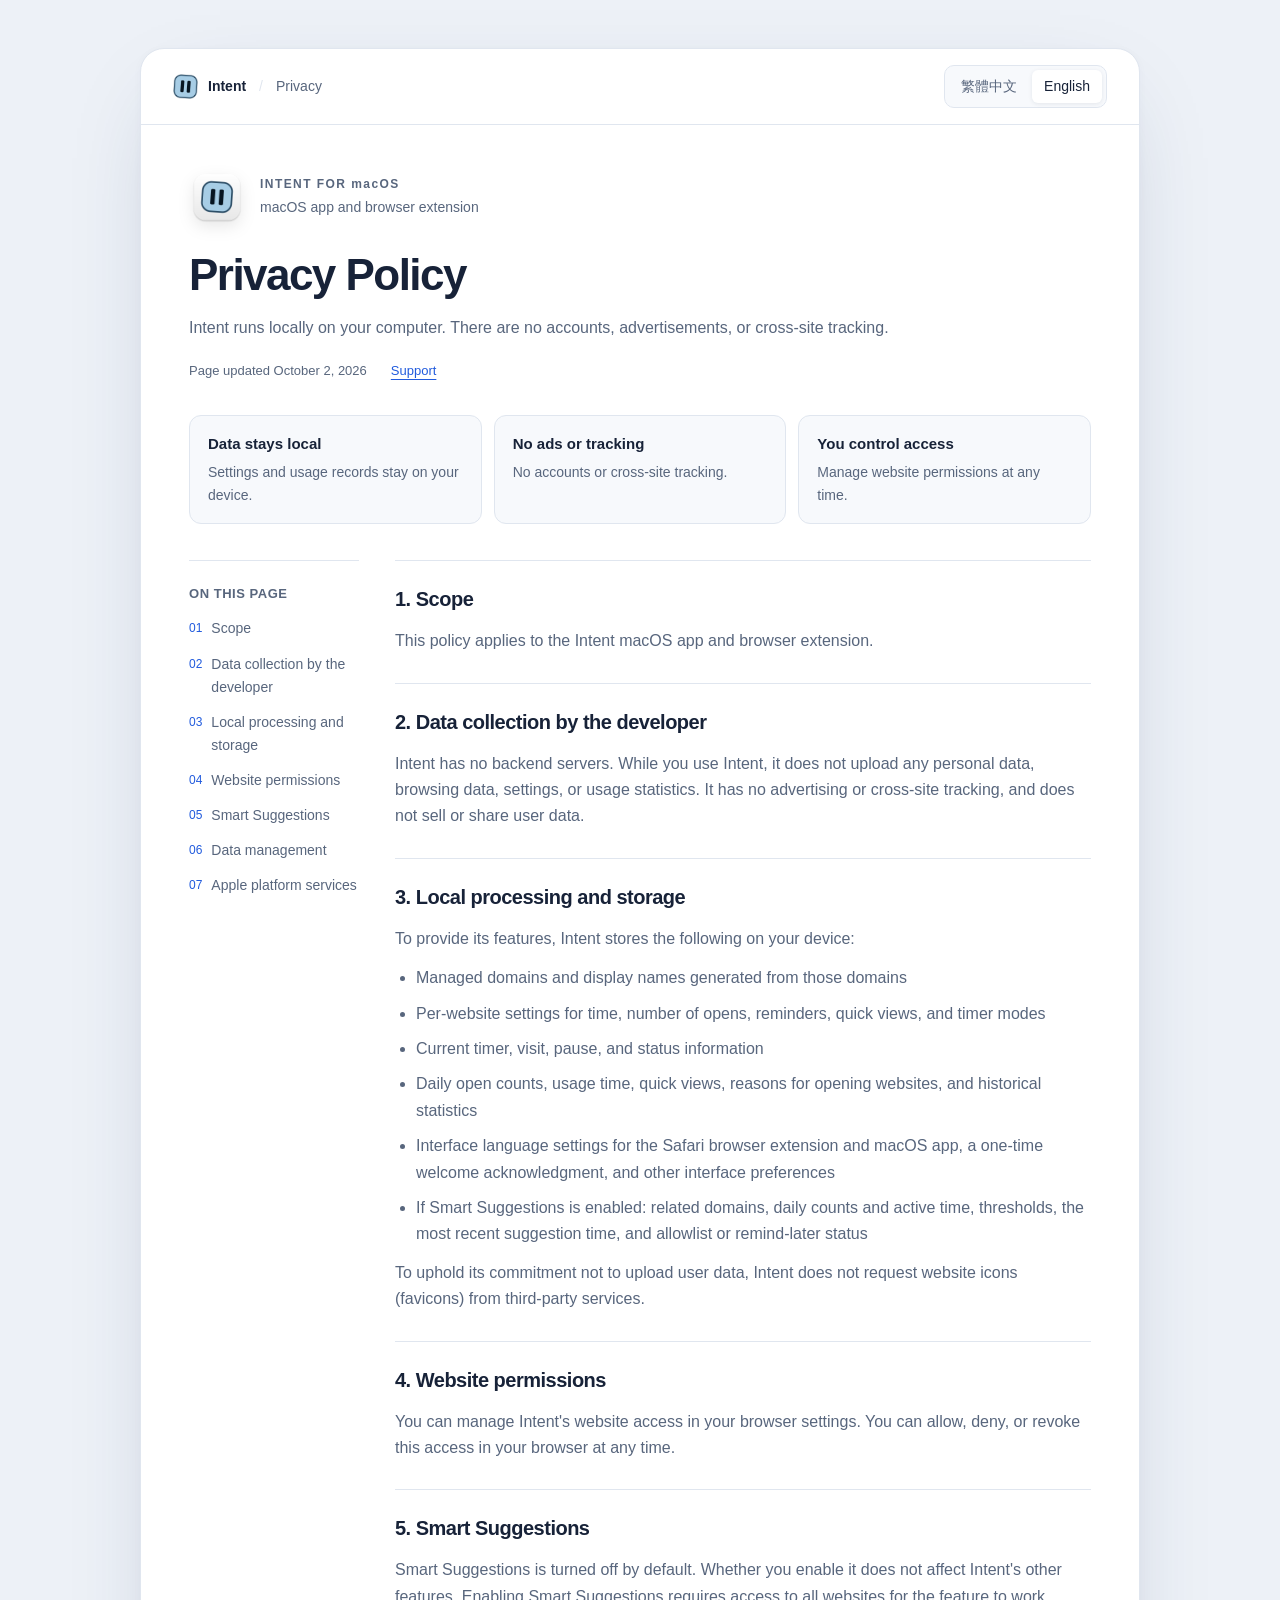
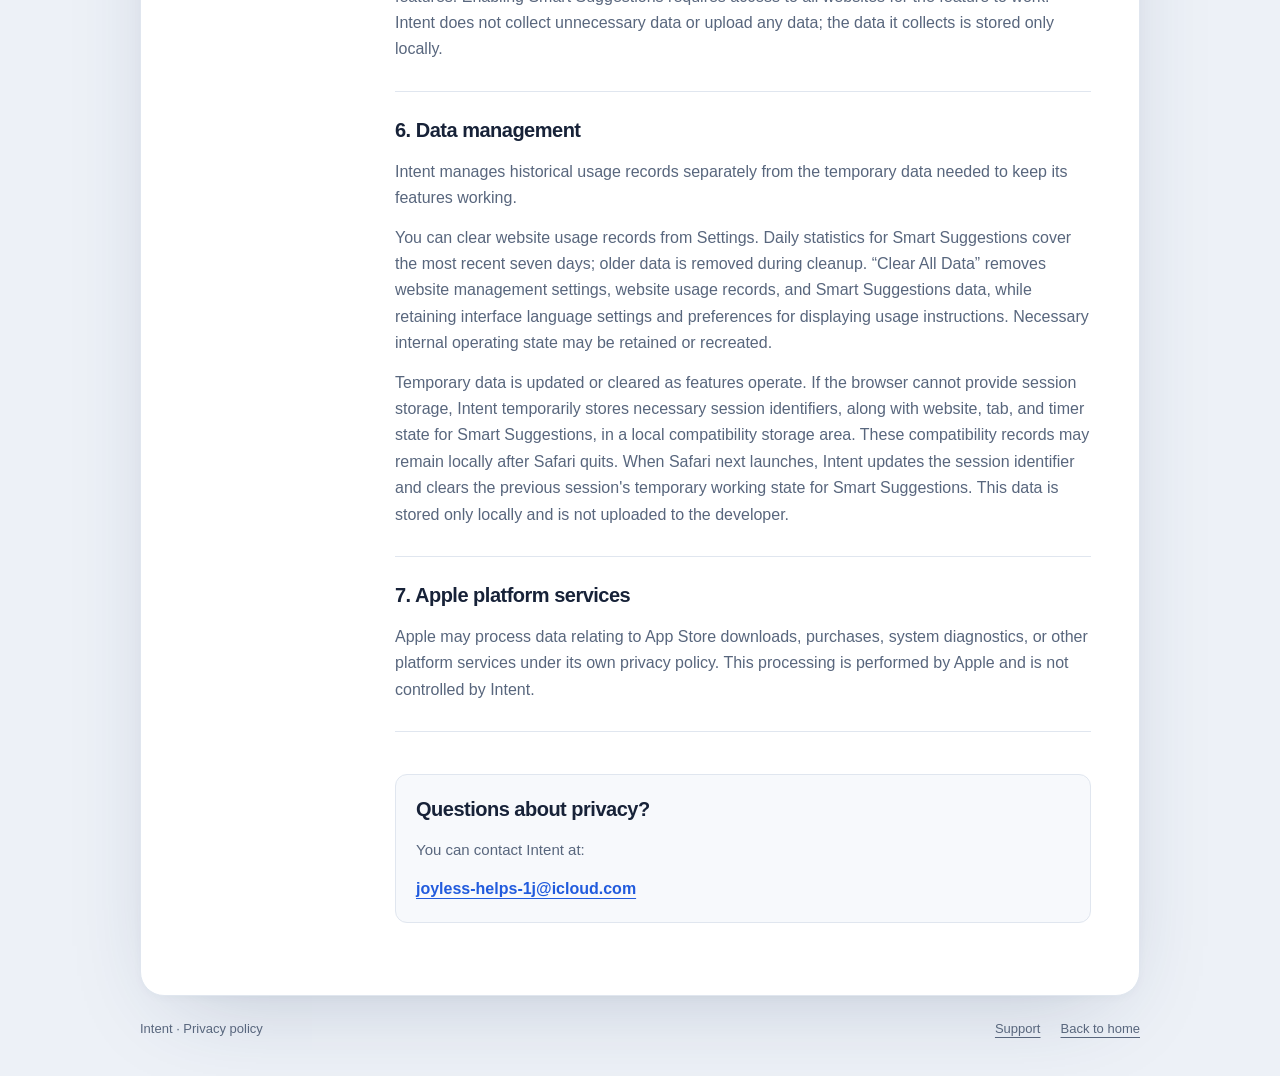
==== docs/privacy/en/index.html @ fbf970e4 "Add privacy" ====
<!doctype html>
<html lang="en">
<head>
  <meta charset="utf-8">
  <meta name="viewport" content="width=device-width, initial-scale=1">
  <meta name="description" content="Intent runs locally on your computer. There are no accounts, advertisements, or cross-site tracking.">
  <meta name="color-scheme" content="light dark">
  <meta name="referrer" content="no-referrer">
  <title>Intent — Privacy Policy</title>
  <link rel="alternate" hreflang="zh-Hant" href="../zh-Hant/index.html">
  <link rel="alternate" hreflang="en" href="../en/index.html">
  <link rel="stylesheet" href="../../assets/style.css">
  <link rel="stylesheet" href="../../assets/privacy.css">
  <link rel="icon" type="image/png" href="../../assets/favicon.png">
  <script defer src="../../assets/config.js"></script>
  <script defer src="../../assets/brand.js"></script>
</head>
<body id="top">
  <a class="skip" href="#policy-content">Skip to policy</a>
  <div class="shell">
    <header class="toolbar">
      <div class="brand"><a class="brand-home" href="../../index.html" aria-label="Intent — Home"><img class="brand-icon" src="../../assets/brand-mark.png" alt="" width="25" height="25">Intent</a><span class="brand-divider" aria-hidden="true">/</span><span class="brand-muted">Privacy</span></div>
      <nav class="languages" aria-label="Language"><a href="../zh-Hant/index.html" lang="zh-Hant" hreflang="zh-Hant" >繁體中文</a><a href="../en/index.html" lang="en" hreflang="en" aria-current="page">English</a></nav>
    </header>
    <main>
      <header class="policy-header">
        <div class="policy-identity"><div class="app-icon has-image" aria-hidden="true"><span id="app-icon-fallback" hidden>I</span><img id="app-icon-image" src="../../assets/app-icon.png" alt="" width="56" height="56"></div><div><p class="eyebrow">INTENT FOR macOS</p><p>macOS app and browser extension</p></div></div>
        <h1>Privacy Policy</h1>
        <p class="policy-lead">Intent runs locally on your computer. There are no accounts, advertisements, or cross-site tracking.</p>
        <p class="policy-meta"><span>Page updated <time datetime="2026-10-02">October 2, 2026</time></span><a href="../../support/en/index.html">Support</a></p>
      </header>
      <div class="policy-highlights"><div><strong>Data stays local</strong><p>Settings and usage records stay on your device.</p></div><div><strong>No ads or tracking</strong><p>No accounts or cross-site tracking.</p></div><div><strong>You control access</strong><p>Manage website permissions at any time.</p></div></div>
      <div class="policy-layout">
        <nav class="policy-toc" aria-labelledby="toc-title"><h2 id="toc-title">ON THIS PAGE</h2><ol><li><a href="#scope"><span aria-hidden="true">01</span>Scope</a></li><li><a href="#collection"><span aria-hidden="true">02</span>Data collection by the developer</a></li><li><a href="#local-data"><span aria-hidden="true">03</span>Local processing and storage</a></li><li><a href="#permissions"><span aria-hidden="true">04</span>Website permissions</a></li><li><a href="#suggestions"><span aria-hidden="true">05</span>Smart Suggestions</a></li><li><a href="#management"><span aria-hidden="true">06</span>Data management</a></li><li><a href="#apple"><span aria-hidden="true">07</span>Apple platform services</a></li></ol></nav>
        <article id="policy-content" aria-label="Privacy Policy">
          <section class="policy-section" id="scope" aria-labelledby="scope-title"><h2 id="scope-title">1. Scope</h2><p>This policy applies to the Intent macOS app and browser extension.</p></section>
<section class="policy-section" id="collection" aria-labelledby="collection-title"><h2 id="collection-title">2. Data collection by the developer</h2><p>Intent has no backend servers. While you use Intent, it does not upload any personal data, browsing data, settings, or usage statistics. It has no advertising or cross-site tracking, and does not sell or share user data.</p></section>
<section class="policy-section" id="local-data" aria-labelledby="local-data-title"><h2 id="local-data-title">3. Local processing and storage</h2><p>To provide its features, Intent stores the following on your device:</p>
<ul>
  <li>Managed domains and display names generated from those domains</li>
  <li>Per-website settings for time, number of opens, reminders, quick views, and timer modes</li>
  <li>Current timer, visit, pause, and status information</li>
  <li>Daily open counts, usage time, quick views, reasons for opening websites, and historical statistics</li>
  <li>Interface language settings for the Safari browser extension and macOS app, a one-time welcome acknowledgment, and other interface preferences</li>
  <li>If Smart Suggestions is enabled: related domains, daily counts and active time, thresholds, the most recent suggestion time, and allowlist or remind-later status</li>
</ul>
<p>To uphold its commitment not to upload user data, Intent does not request website icons (favicons) from third-party services.</p></section>
<section class="policy-section" id="permissions" aria-labelledby="permissions-title"><h2 id="permissions-title">4. Website permissions</h2><p>You can manage Intent's website access in your browser settings. You can allow, deny, or revoke this access in your browser at any time.</p></section>
<section class="policy-section" id="suggestions" aria-labelledby="suggestions-title"><h2 id="suggestions-title">5. Smart Suggestions</h2><p>Smart Suggestions is turned off by default. Whether you enable it does not affect Intent's other features. Enabling Smart Suggestions requires access to all websites for the feature to work. Intent does not collect unnecessary data or upload any data; the data it collects is stored only locally.</p></section>
<section class="policy-section" id="management" aria-labelledby="management-title"><h2 id="management-title">6. Data management</h2><p>Intent manages historical usage records separately from the temporary data needed to keep its features working.</p>
<p>You can clear website usage records from Settings. Daily statistics for Smart Suggestions cover the most recent seven days; older data is removed during cleanup. “Clear All Data” removes website management settings, website usage records, and Smart Suggestions data, while retaining interface language settings and preferences for displaying usage instructions. Necessary internal operating state may be retained or recreated.</p>
<p>Temporary data is updated or cleared as features operate. If the browser cannot provide session storage, Intent temporarily stores necessary session identifiers, along with website, tab, and timer state for Smart Suggestions, in a local compatibility storage area. These compatibility records may remain locally after Safari quits. When Safari next launches, Intent updates the session identifier and clears the previous session's temporary working state for Smart Suggestions. This data is stored only locally and is not uploaded to the developer.</p></section>
<section class="policy-section" id="apple" aria-labelledby="apple-title"><h2 id="apple-title">7. Apple platform services</h2><p>Apple may process data relating to App Store downloads, purchases, system diagnostics, or other platform services under its own privacy policy. This processing is performed by Apple and is not controlled by Intent.</p></section>
          <section class="policy-section" aria-labelledby="contact-title"><div class="contact-box"><h2 id="contact-title">Questions about privacy?</h2><p>You can contact Intent at:</p><a href="mailto:joyless-helps-1j%40icloud.com">joyless-helps-1j@icloud.com</a></div></section>
        </article>
      </div>
    </main>
  </div>
  <footer class="footer"><span>Intent · Privacy policy</span><nav class="footer-links" aria-label="Footer links"><a href="../../support/en/index.html">Support</a><a href="../../index.html">Back to home</a></nav></footer>
</body>
</html>
---- docs/assets/style.css ----
:root {
  color-scheme: light dark;
  --canvas: #edf1f7;
  --surface: #fff;
  --subtle: #f7f9fc;
  --text: #172238;
  --muted: #58667d;
  --line: #e0e6ef;
  --blue: #215bdd;
  --blue-hover: #184ab8;
  --tint: #eaf0ff;
  --shadow: 0 30px 90px -35px #20386140, 0 2px 8px #20386108;
  font-family: -apple-system, BlinkMacSystemFont, "Segoe UI", "Noto Sans TC", sans-serif;
  font-synthesis: none;
  -webkit-font-smoothing: antialiased;
}
* { box-sizing: border-box; }
body { margin: 0; color: var(--text); background: var(--canvas); font-size: 1rem; line-height: 1.65; }
a { color: var(--blue); text-underline-offset: 4px; }
button, input, textarea { font: inherit; }
button, a, summary { -webkit-tap-highlight-color: transparent; }
button { cursor: pointer; }
:focus-visible { outline: 3px solid var(--blue); outline-offset: 5px; }
[hidden] { display: none !important; }
.skip { position: fixed; top: -100px; left: 20px; z-index: 10; padding: 12px; background: var(--surface); }
.skip:focus { top: 16px; }
.shell { width: min(100% - 48px, 1000px); margin: 48px auto 22px; background: var(--surface); border: 1px solid var(--line); border-radius: 24px; box-shadow: var(--shadow); overflow: clip; }
.toolbar { min-height: 76px; padding: 16px 32px; display: flex; align-items: center; justify-content: space-between; gap: 20px; border-bottom: 1px solid var(--line); }
.brand { display: flex; align-items: center; gap: 10px; font-size: .875rem; font-weight: 600; }
.brand-home { color: inherit; text-decoration: none; display: inline-flex; align-items: center; gap: 10px; }
.brand-home:hover { text-decoration: underline; }
.brand-icon { display: block; width: 25px; height: 25px; object-fit: contain; }
.brand-mark { display: grid; place-items: center; background: var(--text); color: var(--surface); width: 25px; height: 25px; border-radius: 7px; font-family: Georgia, serif; font-style: italic; font-size: 18px; }
.brand-divider { color: var(--line); margin: 0 3px; font-weight: 400; }
.brand-muted { color: var(--muted); font-weight: 400; }
.languages { display: flex; gap: 3px; padding: 4px; border-radius: 10px; background: var(--subtle); border: 1px solid var(--line); font-size: .875rem; }
.languages a { padding: 5px 12px; border-radius: 6px; text-decoration: none; color: var(--muted); white-space: nowrap; }
.languages a[aria-current="page"] { background: var(--surface); color: var(--text); box-shadow: 0 1px 4px #17223816; }
.about { padding: 52px 48px; display: grid; grid-template-columns: 120px 1fr; gap: 32px; align-items: center; background: linear-gradient(120deg, var(--surface) 55%, var(--subtle)); }
.app-icon { width: 120px; height: 120px; border-radius: 28px; display: grid; place-items: center; background: #265ee8; box-shadow: inset 0 1px 1px #ffffff55, 0 12px 24px -10px #215bdd80; position: relative; overflow: hidden; }
.app-icon span { color: white; font: italic 86px/1 Georgia, serif; transform: translateX(-3px); }
.app-icon img { width: 100%; height: 100%; object-fit: contain; position: absolute; inset: 0; background: var(--surface); }
.app-icon.has-image { background: transparent; border-radius: 0; box-shadow: none; overflow: visible; }
.app-icon.has-image img { background: transparent; filter: drop-shadow(0 6px 8px #00000018); }
.home-header { padding: 44px 48px 32px; display: grid; grid-template-columns: 120px 1fr; gap: 28px; align-items: center; }
.home-header h1 { margin-bottom: 0; }
.entry-grid { display: grid; grid-template-columns: 1fr 1fr; gap: 20px; padding: 0 48px 44px; }
.entry-card { border: 1px solid var(--line); background: var(--subtle); border-radius: 16px; padding: 28px; min-width: 0; }
.entry-card h2 { font-size: 1.75rem; line-height: 1.3; margin-bottom: 24px; }
.entry-card h2 span { display: block; color: var(--muted); font-size: 1rem; font-weight: 400; letter-spacing: 0; margin-top: 7px; }
.entry-actions { display: flex; flex-wrap: wrap; gap: 10px; }
.entry-actions .button { flex: 1 1 120px; padding: 12px; }
.eyebrow { margin: 0 0 6px; color: var(--muted); font-size: .75rem; letter-spacing: .12em; font-weight: 650; }
h1 { font-size: 3rem; letter-spacing: -.04em; line-height: 1.1; margin: 0 0 12px; }
.description { margin: 0; color: var(--muted); font-size: 1.0625rem; }
.about-link { display: inline-flex; gap: 8px; align-items: center; margin-top: 15px; font-size: .875rem; text-decoration: none; font-weight: 550; }
.about-link:hover { text-decoration: underline; }
.content { padding: 0 48px 42px; }
.section { padding-top: 32px; border-top: 1px solid var(--line); }
.section-heading { display: flex; gap: 14px; align-items: flex-start; margin-bottom: 23px; }
.section-number { font-size: .75rem; color: var(--blue); background: var(--tint); border-radius: 7px; padding: 4px 8px; margin-top: 4px; font-variant-numeric: tabular-nums; font-weight: 650; }
h2 { font-size: 1.375rem; letter-spacing: -.025em; line-height: 1.4; margin: 0; }
.section-heading p { margin: 4px 0 0; color: var(--muted); font-size: .9375rem; }
.faq { border: 1px solid var(--line); border-radius: 14px; margin-bottom: 36px; overflow: clip; }
.faq details + details { border-top: 1px solid var(--line); }
.faq summary { list-style: none; display: flex; justify-content: space-between; align-items: center; gap: 16px; padding: 19px 22px; cursor: pointer; font-weight: 550; }
.faq summary::-webkit-details-marker { display: none; }
.faq summary:hover { background: var(--subtle); }
.faq summary::after { content: "+"; color: var(--muted); font-size: 1.375rem; line-height: 1; font-weight: 400; flex: 0 0 16px; text-align: center; }
.faq details[open] summary::after { content: "−"; }
.answer { color: var(--muted); padding: 0 50px 20px 22px; }
.answer p { margin: 0; }
.answer strong { color: var(--text); font-weight: 550; }
.contact-grid { display: grid; grid-template-columns: 1fr 1.4fr; gap: 34px; }
.checklist { padding: 0; list-style: none; margin: 3px 0 24px; }
.checklist li { padding: 0 0 15px 24px; position: relative; color: var(--muted); font-size: .9375rem; }
.checklist li::before { content: "✓"; color: var(--blue); position: absolute; left: 0; font-weight: 600; }
.checklist strong { display: block; color: var(--text); font-weight: 550; }
.contact-label { color: var(--muted); font-size: .75rem; margin: 0 0 2px; letter-spacing: .07em; }
.email-address { font-size: .9375rem; overflow-wrap: anywhere; }
.unconfigured { color: var(--muted); font-size: .875rem; }
.diagnostic-panel { padding: 22px; background: var(--subtle); border: 1px solid var(--line); border-radius: 14px; }
.diagnostic-panel h3 { font-size: 1rem; margin: 0 0 5px; }
.hint { font-size: .875rem; color: var(--muted); margin: 0 0 18px; }
.fields { display: grid; grid-template-columns: 1fr 1fr; gap: 12px; }
.field { display: flex; flex-direction: column; gap: 5px; font-size: .875rem; min-width: 0; }
.field.full { grid-column: 1 / -1; }
input, textarea { background: var(--surface); border: 1px solid var(--line); color: var(--text); border-radius: 7px; width: 100%; min-width: 0; padding: 9px 10px; }
input::placeholder { color: var(--muted); opacity: 1; }
.report-details { margin-top: 16px; }
.report-details summary { font-size: .875rem; color: var(--muted); cursor: pointer; }
.report-label { display: block; margin: 12px 0 5px; font-size: .875rem; }
textarea { min-height: 230px; resize: vertical; font-family: ui-monospace, SFMono-Regular, Consolas, monospace; font-size: .8125rem; line-height: 1.6; }
.actions { display: flex; flex-wrap: wrap; gap: 9px; margin-top: 18px; }
.button { display: inline-flex; align-items: center; justify-content: center; gap: 7px; border: 1px solid var(--line); border-radius: 8px; padding: 10px 14px; font-size: .875rem; font-weight: 550; text-decoration: none; background: var(--surface); color: var(--text); min-height: 44px; }
.button:hover { border-color: var(--muted); }
.button.primary { background: var(--blue); color: white; border-color: transparent; }
.button.primary:hover { background: var(--blue-hover); }
.button:disabled { opacity: .55; cursor: not-allowed; }
.status { font-size: .875rem; color: var(--muted); margin: 12px 0 0; }
.local-note { display: flex; gap: 7px; font-size: .8125rem; color: var(--muted); margin: 14px 0 0; align-items: flex-start; }
svg { width: 17px; height: 17px; flex-shrink: 0; }
.local-note svg { margin-top: 3px; width: 15px; height: 15px; }
.footer { width: min(100% - 48px, 1000px); margin: 0 auto 36px; display: flex; justify-content: space-between; gap: 15px; font-size: .8125rem; color: var(--muted); }
.footer a { color: var(--muted); }
.footer-links { display: flex; flex-wrap: wrap; gap: 20px; }
noscript p { padding: 18px; border: 1px solid var(--line); border-radius: 8px; color: var(--muted); }
@media (prefers-color-scheme: dark) {
  :root { --canvas: #10141c; --surface: #1a202c; --subtle: #202838; --text: #f0f4fd; --muted: #acb8ce; --line: #364052; --blue: #95b5ff; --blue-hover: #b5ccff; --tint: #293c60; --shadow: 0 30px 90px -35px #0008; }
  .button.primary { color: #132447; }
}
@media (max-width: 700px) {
  .home-header { padding: 30px 24px 24px; grid-template-columns: 80px 1fr; gap: 18px; }
  .entry-grid { grid-template-columns: 1fr; gap: 16px; padding: 0 24px 28px; }
  .entry-card { padding: 24px; }
  .shell { width: calc(100% - 24px); margin-top: 12px; border-radius: 19px; }
  .toolbar { padding: 14px 20px; gap: 10px; flex-wrap: wrap; }
  .brand-divider, .brand-muted { display: none; }
  .about { padding: 34px 24px; grid-template-columns: 80px 1fr; gap: 20px; }
  .app-icon { width: 80px; height: 80px; border-radius: 19px; }
  .app-icon span { font-size: 59px; }
  h1 { font-size: 2.375rem; }
  .description { font-size: 1rem; }
  .content { padding: 0 24px 28px; }
  .contact-grid { grid-template-columns: 1fr; gap: 24px; }
  .faq summary { padding: 18px; }
  .answer { padding: 0 38px 18px 18px; }
  .footer { width: calc(100% - 40px); flex-wrap: wrap; }
}
@media (max-width: 370px) {
  .about { grid-template-columns: 1fr; }
  .fields { grid-template-columns: 1fr; }
  .content { padding-left: 18px; padding-right: 18px; }
  .diagnostic-panel { padding: 16px; }
}
@media (prefers-reduced-motion: no-preference) {
  .button, .languages a { transition: background-color .15s ease, border-color .15s ease; }
}
---- docs/assets/privacy.css ----
.policy-header { padding: 44px 48px 34px; }
.policy-identity { display: flex; gap: 15px; align-items: center; margin-bottom: 26px; }
.policy-identity .app-icon { width: 56px; height: 56px; border-radius: 14px; }
.policy-identity .app-icon span { font-size: 41px; transform: translateX(-1px); }
.policy-identity .eyebrow { margin-bottom: 2px; }
.policy-identity p:last-child { margin: 0; font-size: .875rem; color: var(--muted); }
.policy-header h1 { font-size: clamp(2rem, 5vw, 2.75rem); letter-spacing: -.035em; margin-bottom: 16px; }
.policy-lead { max-width: 700px; color: var(--muted); margin: 0 0 18px; }
.policy-meta { display: flex; flex-wrap: wrap; gap: 8px 24px; color: var(--muted); font-size: .8125rem; margin: 0; }
.policy-highlights { display: grid; grid-template-columns: repeat(3, 1fr); gap: 12px; padding: 0 48px 36px; }
.policy-highlights > div { border: 1px solid var(--line); border-radius: 12px; padding: 16px 18px; background: var(--subtle); }
.policy-highlights strong { display: block; font-size: .9375rem; margin-bottom: 4px; }
.policy-highlights p { color: var(--muted); font-size: .875rem; margin: 0; }
.policy-layout { display: grid; grid-template-columns: 170px minmax(0, 1fr); gap: 36px; padding: 0 48px 44px; align-items: start; }
.policy-toc { position: sticky; top: 24px; border-top: 1px solid var(--line); padding-top: 24px; }
.policy-toc h2 { font-size: .8125rem; color: var(--muted); letter-spacing: .04em; margin-bottom: 14px; }
.policy-toc ol { list-style: none; padding: 0; margin: 0; }
.policy-toc li + li { margin-top: 12px; }
.policy-toc a { color: var(--muted); text-decoration: none; display: flex; gap: 9px; font-size: .875rem; }
.policy-toc a span { font-size: .75rem; color: var(--blue); font-variant-numeric: tabular-nums; padding-top: 2px; }
.policy-toc a:hover { color: var(--blue); text-decoration: underline; }
.policy-section { border-top: 1px solid var(--line); padding: 24px 0 28px; scroll-margin-top: 24px; }
.policy-section h2 { font-size: 1.25rem; margin-bottom: 15px; }
.policy-section h3 { font-size: 1rem; margin: 22px 0 7px; }
.policy-section p { margin: 0 0 13px; color: var(--muted); }
.policy-section p:last-child { margin-bottom: 0; }
.policy-section ul { color: var(--muted); padding-left: 21px; margin: 12px 0; }
.policy-section li + li { margin-top: 9px; }
.policy-section strong { color: var(--text); font-weight: 600; }
.policy-section a { overflow-wrap: anywhere; }
.policy-section .contact-box { border: 1px solid var(--line); border-radius: 12px; padding: 20px; background: var(--subtle); margin-top: 18px; }
.policy-section .contact-box p { font-size: .9375rem; }
.policy-section .contact-box a { font-weight: 550; }
@media (max-width: 760px) {
  .policy-header { padding: 32px 24px 26px; }
  .policy-highlights { padding: 0 24px 28px; grid-template-columns: 1fr; }
  .policy-highlights > div { padding: 13px 16px; }
  .policy-highlights strong { margin-bottom: 2px; }
  .policy-layout { padding: 0 24px 28px; grid-template-columns: 1fr; gap: 26px; }
  .policy-toc { position: static; }
  .policy-toc ol { display: grid; grid-template-columns: 1fr 1fr; gap: 12px 16px; }
  .policy-toc li + li { margin-top: 0; }
}
@media (max-width: 370px) {
  .policy-toc ol { grid-template-columns: 1fr; }
}
@media print {
  :root { color-scheme: light; --surface: #fff; --text: #111; --muted: #333; --line: #ddd; --subtle: #fff; --blue: #174dba; }
  body { background: white; font-size: 11pt; }
  .shell { width: 100%; margin: 0; border: 0; box-shadow: none; overflow: visible; }
  .toolbar, .policy-toc, .footer, .app-icon, .policy-highlights { display: none; }
  .policy-header { padding: 0 0 20px; }
  .policy-layout { display: block; padding: 0; }
  .policy-section { padding: 18px 0; }
  .policy-section h2, .policy-section h3 { break-after: avoid; }
}
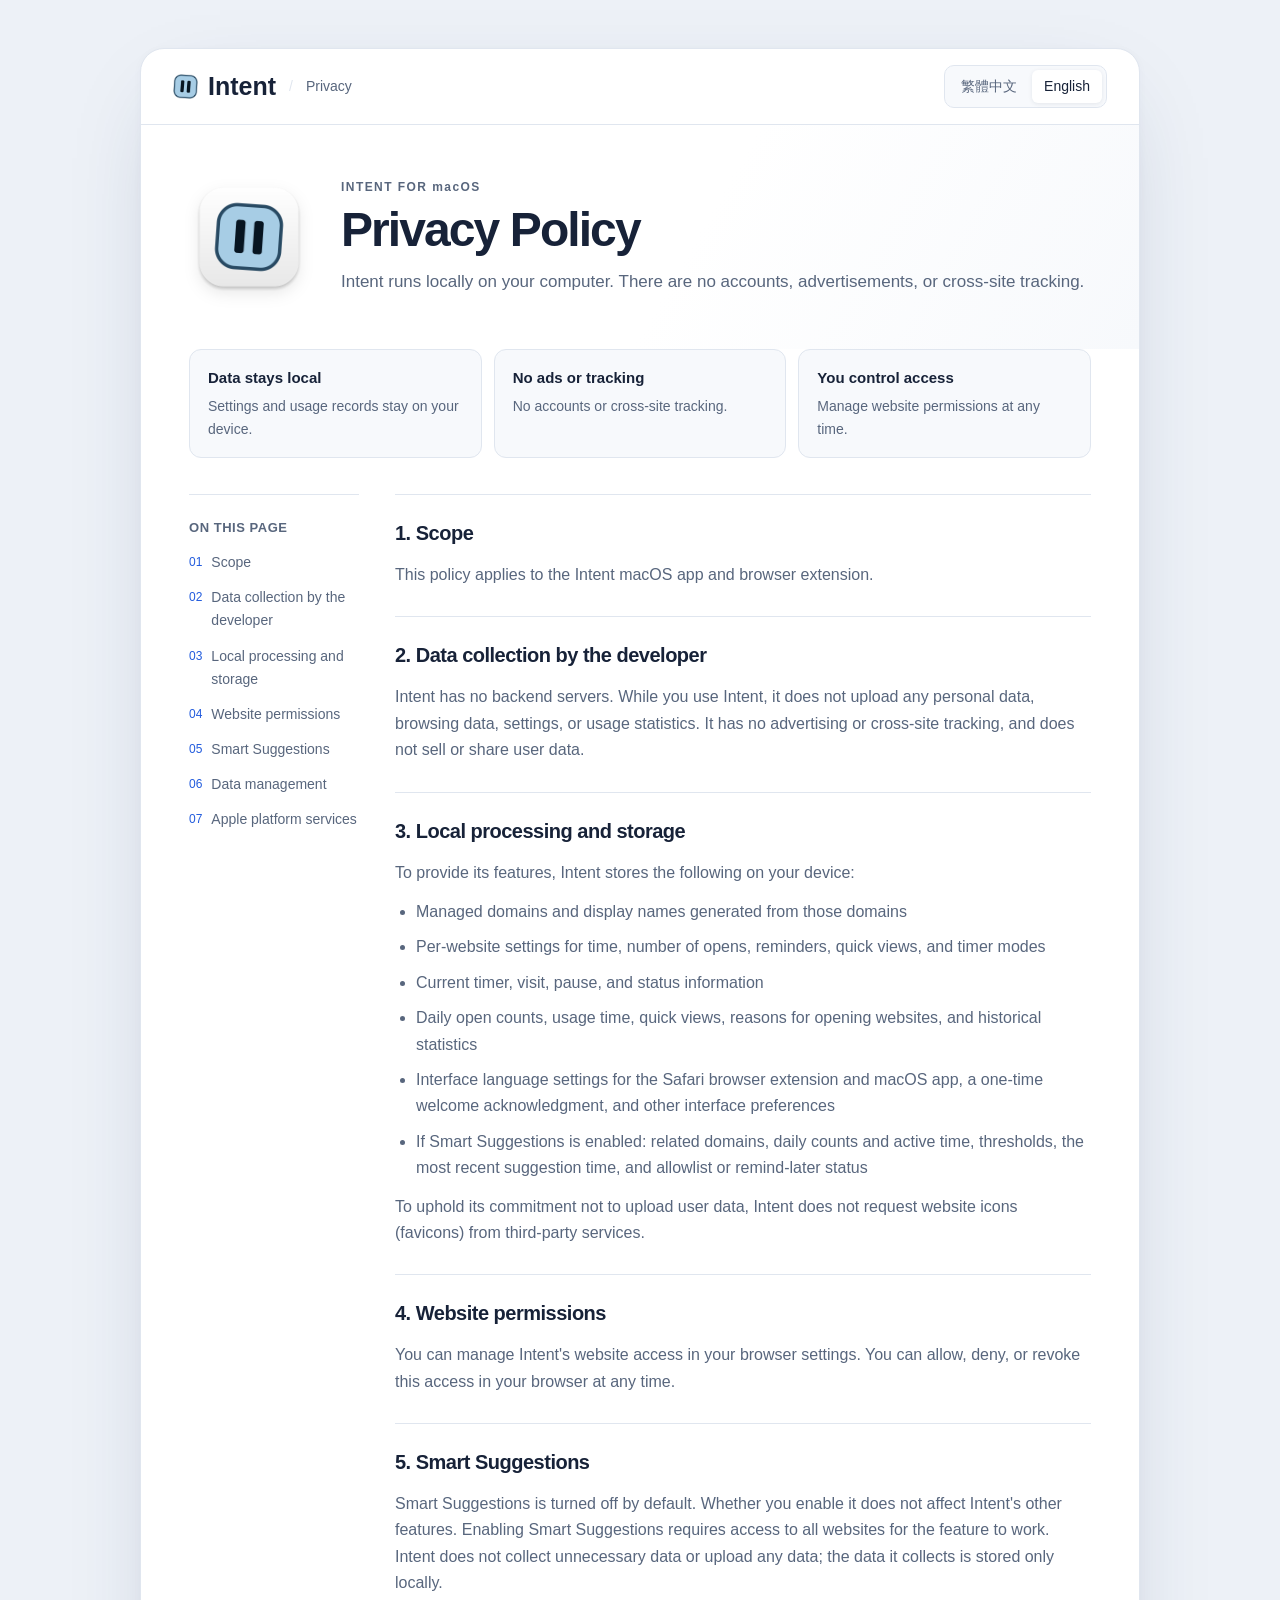
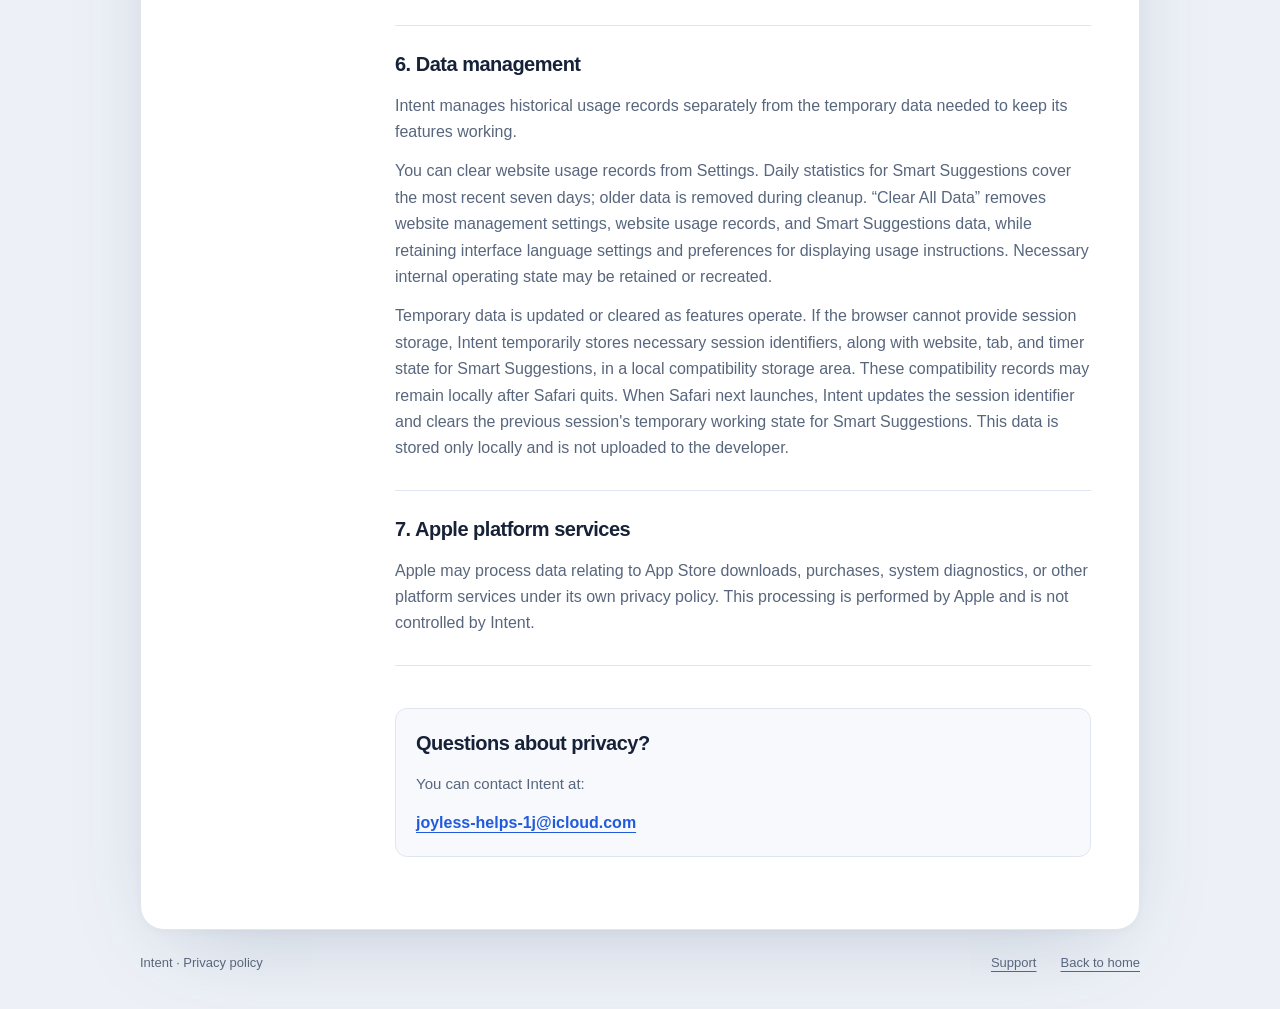
==== commit 38183d04: "Test change" ====
--- a/docs/privacy/en/index.html
+++ b/docs/privacy/en/index.html
@@ -9,25 +9,27 @@
   <title>Intent — Privacy Policy</title>
   <link rel="alternate" hreflang="zh-Hant" href="../zh-Hant/index.html">
   <link rel="alternate" hreflang="en" href="../en/index.html">
-  <link rel="stylesheet" href="../../assets/style.css">
-  <link rel="stylesheet" href="../../assets/privacy.css">
-  <link rel="icon" type="image/png" href="../../assets/favicon.png">
-  <script defer src="../../assets/config.js"></script>
-  <script defer src="../../assets/brand.js"></script>
+  <link rel="stylesheet" href="../../assets/style.css?v=20261002-layout1">
+  <link rel="stylesheet" href="../../assets/privacy.css?v=20261002-layout1">
+  <link rel="icon" type="image/png" href="../../assets/favicon.png?v=20261002-layout1">
+  <script defer src="../../assets/config.js?v=20261002-layout1"></script>
+  <script defer src="../../assets/brand.js?v=20261002-layout1"></script>
 </head>
 <body id="top">
   <a class="skip" href="#policy-content">Skip to policy</a>
   <div class="shell">
     <header class="toolbar">
-      <div class="brand"><a class="brand-home" href="../../index.html" aria-label="Intent — Home"><img class="brand-icon" src="../../assets/brand-mark.png" alt="" width="25" height="25">Intent</a><span class="brand-divider" aria-hidden="true">/</span><span class="brand-muted">Privacy</span></div>
+      <div class="brand"><span class="brand-identity"><img class="brand-icon" src="../../assets/brand-mark.png?v=20261002-layout1" alt="" width="25" height="25"><span class="brand-name">Intent</span></span><span class="brand-divider" aria-hidden="true">/</span><span class="brand-muted">Privacy</span></div>
       <nav class="languages" aria-label="Language"><a href="../zh-Hant/index.html" lang="zh-Hant" hreflang="zh-Hant" >繁體中文</a><a href="../en/index.html" lang="en" hreflang="en" aria-current="page">English</a></nav>
     </header>
     <main>
-      <header class="policy-header">
-        <div class="policy-identity"><div class="app-icon has-image" aria-hidden="true"><span id="app-icon-fallback" hidden>I</span><img id="app-icon-image" src="../../assets/app-icon.png" alt="" width="56" height="56"></div><div><p class="eyebrow">INTENT FOR macOS</p><p>macOS app and browser extension</p></div></div>
-        <h1>Privacy Policy</h1>
-        <p class="policy-lead">Intent runs locally on your computer. There are no accounts, advertisements, or cross-site tracking.</p>
-        <p class="policy-meta"><span>Page updated <time datetime="2026-10-02">October 2, 2026</time></span><a href="../../support/en/index.html">Support</a></p>
+      <header class="about" aria-labelledby="policy-title">
+        <div class="app-icon has-image" aria-hidden="true"><span id="app-icon-fallback" hidden>I</span><img id="app-icon-image" src="../../assets/app-icon.png?v=20261002-layout1" alt="" width="120" height="120"></div>
+        <div>
+          <p class="eyebrow">INTENT FOR macOS</p>
+          <h1 id="policy-title">Privacy Policy</h1>
+          <p class="description" id="privacy-description">Intent runs locally on your computer. There are no accounts, advertisements, or cross-site tracking.</p>
+        </div>
       </header>
       <div class="policy-highlights"><div><strong>Data stays local</strong><p>Settings and usage records stay on your device.</p></div><div><strong>No ads or tracking</strong><p>No accounts or cross-site tracking.</p></div><div><strong>You control access</strong><p>Manage website permissions at any time.</p></div></div>
       <div class="policy-layout">
--- a/docs/assets/style.css
+++ b/docs/assets/style.css
@@ -27,8 +27,8 @@
 .shell { width: min(100% - 48px, 1000px); margin: 48px auto 22px; background: var(--surface); border: 1px solid var(--line); border-radius: 24px; box-shadow: var(--shadow); overflow: clip; }
 .toolbar { min-height: 76px; padding: 16px 32px; display: flex; align-items: center; justify-content: space-between; gap: 20px; border-bottom: 1px solid var(--line); }
 .brand { display: flex; align-items: center; gap: 10px; font-size: .875rem; font-weight: 600; }
-.brand-home { color: inherit; text-decoration: none; display: inline-flex; align-items: center; gap: 10px; }
-.brand-home:hover { text-decoration: underline; }
+.brand-identity { display: inline-flex; align-items: center; gap: 10px; color: var(--text); }
+.brand-name { font-size: 25px; line-height: 1; font-weight: 600; }
 .brand-icon { display: block; width: 25px; height: 25px; object-fit: contain; }
 .brand-mark { display: grid; place-items: center; background: var(--text); color: var(--surface); width: 25px; height: 25px; border-radius: 7px; font-family: Georgia, serif; font-style: italic; font-size: 18px; }
 .brand-divider { color: var(--line); margin: 0 3px; font-weight: 400; }
@@ -37,6 +37,7 @@
 .languages a { padding: 5px 12px; border-radius: 6px; text-decoration: none; color: var(--muted); white-space: nowrap; }
 .languages a[aria-current="page"] { background: var(--surface); color: var(--text); box-shadow: 0 1px 4px #17223816; }
 .about { padding: 52px 48px; display: grid; grid-template-columns: 120px 1fr; gap: 32px; align-items: center; background: linear-gradient(120deg, var(--surface) 55%, var(--subtle)); }
+.about > div { min-width: 0; }
 .app-icon { width: 120px; height: 120px; border-radius: 28px; display: grid; place-items: center; background: #265ee8; box-shadow: inset 0 1px 1px #ffffff55, 0 12px 24px -10px #215bdd80; position: relative; overflow: hidden; }
 .app-icon span { color: white; font: italic 86px/1 Georgia, serif; transform: translateX(-3px); }
 .app-icon img { width: 100%; height: 100%; object-fit: contain; position: absolute; inset: 0; background: var(--surface); }
@@ -53,8 +54,6 @@
 .eyebrow { margin: 0 0 6px; color: var(--muted); font-size: .75rem; letter-spacing: .12em; font-weight: 650; }
 h1 { font-size: 3rem; letter-spacing: -.04em; line-height: 1.1; margin: 0 0 12px; }
 .description { margin: 0; color: var(--muted); font-size: 1.0625rem; }
-.about-link { display: inline-flex; gap: 8px; align-items: center; margin-top: 15px; font-size: .875rem; text-decoration: none; font-weight: 550; }
-.about-link:hover { text-decoration: underline; }
 .content { padding: 0 48px 42px; }
 .section { padding-top: 32px; border-top: 1px solid var(--line); }
 .section-heading { display: flex; gap: 14px; align-items: flex-start; margin-bottom: 23px; }
@@ -103,7 +102,7 @@
 .local-note svg { margin-top: 3px; width: 15px; height: 15px; }
 .footer { width: min(100% - 48px, 1000px); margin: 0 auto 36px; display: flex; justify-content: space-between; gap: 15px; font-size: .8125rem; color: var(--muted); }
 .footer a { color: var(--muted); }
-.footer-links { display: flex; flex-wrap: wrap; gap: 20px; }
+.footer-links { display: flex; flex-wrap: wrap; gap: 10px 24px; }
 noscript p { padding: 18px; border: 1px solid var(--line); border-radius: 8px; color: var(--muted); }
 @media (prefers-color-scheme: dark) {
   :root { --canvas: #10141c; --surface: #1a202c; --subtle: #202838; --text: #f0f4fd; --muted: #acb8ce; --line: #364052; --blue: #95b5ff; --blue-hover: #b5ccff; --tint: #293c60; --shadow: 0 30px 90px -35px #0008; }
--- a/docs/assets/privacy.css
+++ b/docs/assets/privacy.css
@@ -1,12 +1,3 @@
-.policy-header { padding: 44px 48px 34px; }
-.policy-identity { display: flex; gap: 15px; align-items: center; margin-bottom: 26px; }
-.policy-identity .app-icon { width: 56px; height: 56px; border-radius: 14px; }
-.policy-identity .app-icon span { font-size: 41px; transform: translateX(-1px); }
-.policy-identity .eyebrow { margin-bottom: 2px; }
-.policy-identity p:last-child { margin: 0; font-size: .875rem; color: var(--muted); }
-.policy-header h1 { font-size: clamp(2rem, 5vw, 2.75rem); letter-spacing: -.035em; margin-bottom: 16px; }
-.policy-lead { max-width: 700px; color: var(--muted); margin: 0 0 18px; }
-.policy-meta { display: flex; flex-wrap: wrap; gap: 8px 24px; color: var(--muted); font-size: .8125rem; margin: 0; }
 .policy-highlights { display: grid; grid-template-columns: repeat(3, 1fr); gap: 12px; padding: 0 48px 36px; }
 .policy-highlights > div { border: 1px solid var(--line); border-radius: 12px; padding: 16px 18px; background: var(--subtle); }
 .policy-highlights strong { display: block; font-size: .9375rem; margin-bottom: 4px; }
@@ -32,7 +23,6 @@
 .policy-section .contact-box p { font-size: .9375rem; }
 .policy-section .contact-box a { font-weight: 550; }
 @media (max-width: 760px) {
-  .policy-header { padding: 32px 24px 26px; }
   .policy-highlights { padding: 0 24px 28px; grid-template-columns: 1fr; }
   .policy-highlights > div { padding: 13px 16px; }
   .policy-highlights strong { margin-bottom: 2px; }
@@ -49,7 +39,7 @@
   body { background: white; font-size: 11pt; }
   .shell { width: 100%; margin: 0; border: 0; box-shadow: none; overflow: visible; }
   .toolbar, .policy-toc, .footer, .app-icon, .policy-highlights { display: none; }
-  .policy-header { padding: 0 0 20px; }
+  .about { display: block; padding: 0 0 20px; background: none; }
   .policy-layout { display: block; padding: 0; }
   .policy-section { padding: 18px 0; }
   .policy-section h2, .policy-section h3 { break-after: avoid; }
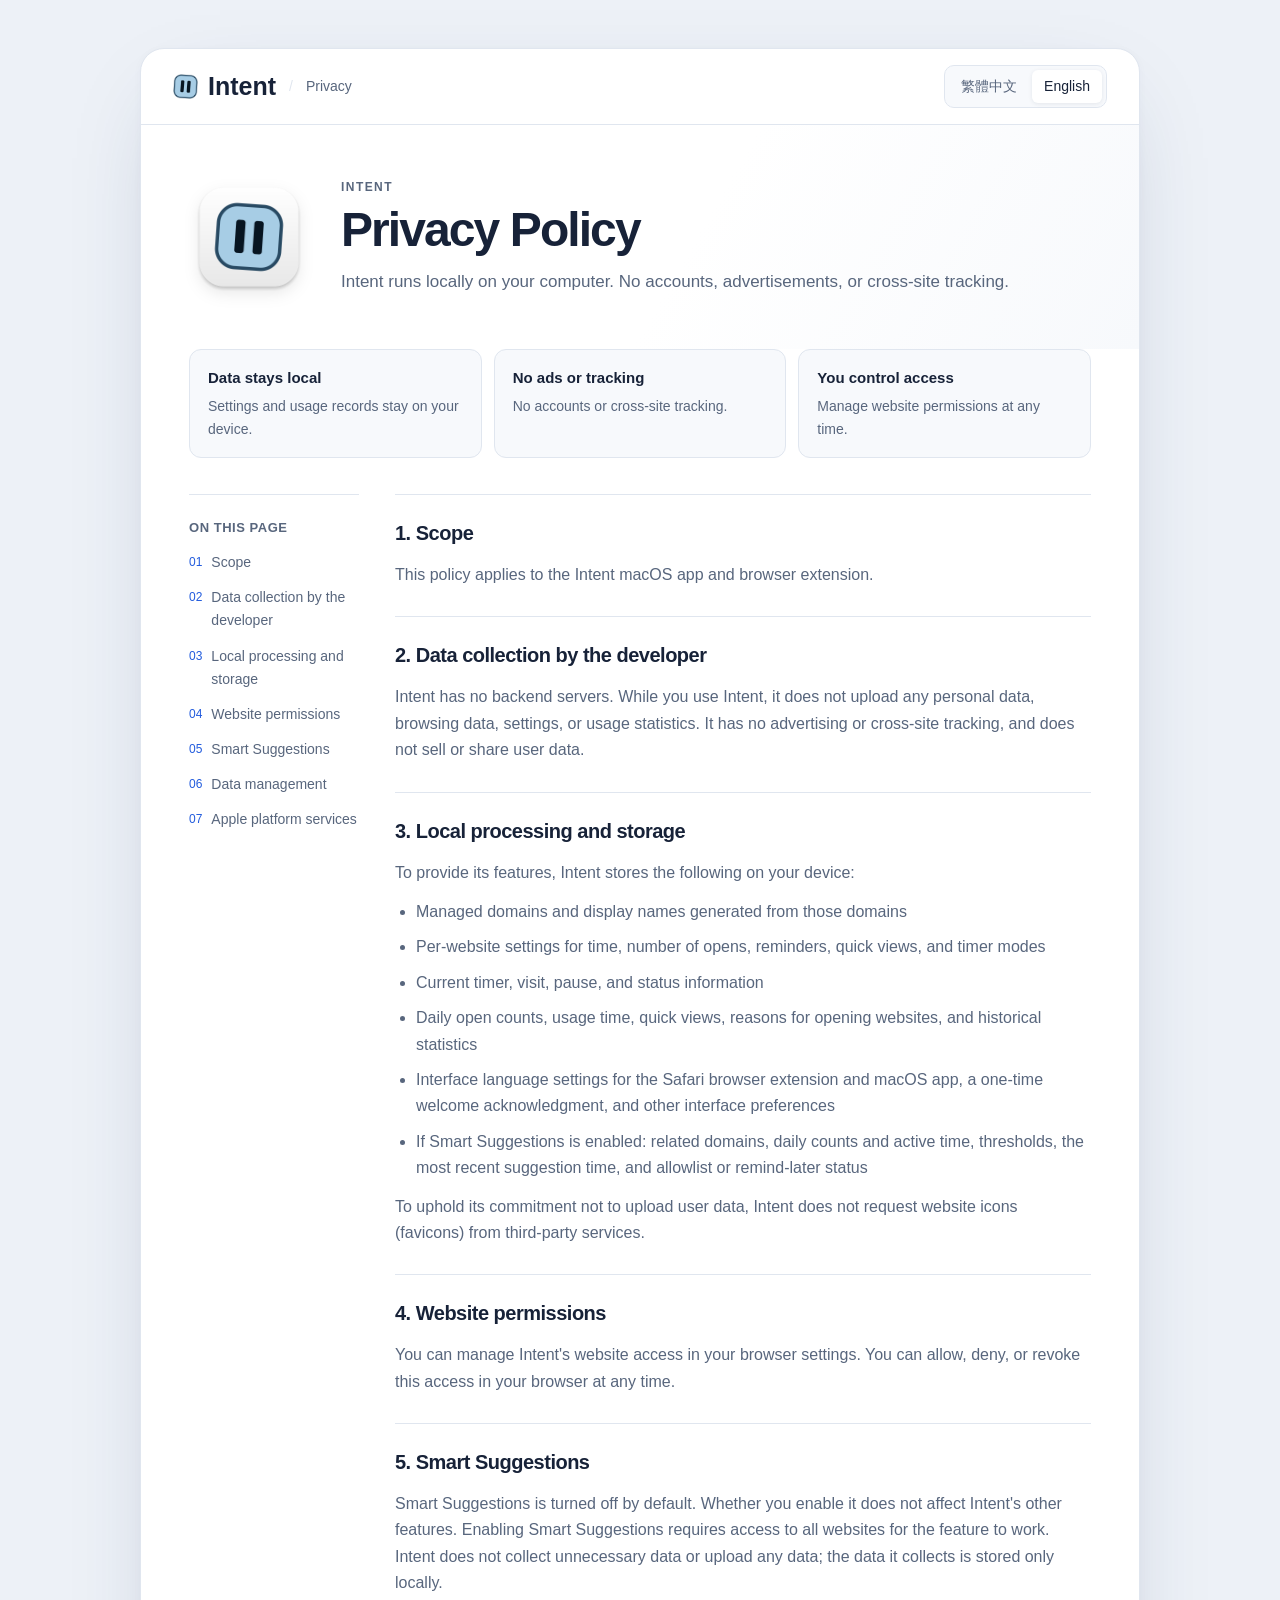
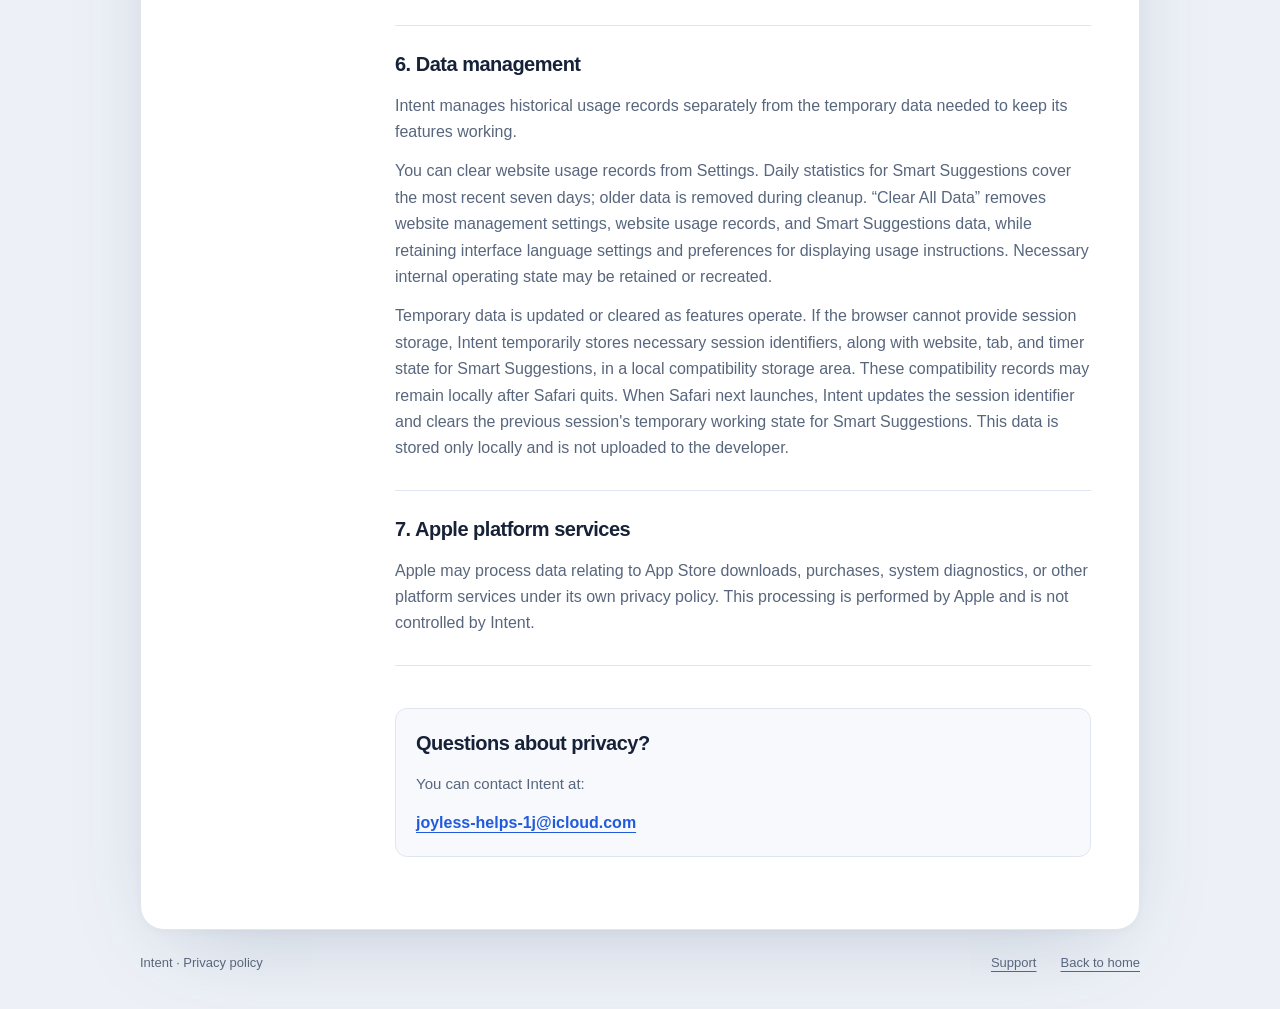
==== commit 9d1f1e99: "Add support and privacy pages htmls" ====
--- a/docs/privacy/en/index.html
+++ b/docs/privacy/en/index.html
@@ -26,9 +26,9 @@
       <header class="about" aria-labelledby="policy-title">
         <div class="app-icon has-image" aria-hidden="true"><span id="app-icon-fallback" hidden>I</span><img id="app-icon-image" src="../../assets/app-icon.png?v=20261002-layout1" alt="" width="120" height="120"></div>
         <div>
-          <p class="eyebrow">INTENT FOR macOS</p>
+          <p class="eyebrow">INTENT</p>
           <h1 id="policy-title">Privacy Policy</h1>
-          <p class="description" id="privacy-description">Intent runs locally on your computer. There are no accounts, advertisements, or cross-site tracking.</p>
+          <p class="description" id="privacy-description">Intent runs locally on your computer. No accounts, advertisements, or cross-site tracking.</p>
         </div>
       </header>
       <div class="policy-highlights"><div><strong>Data stays local</strong><p>Settings and usage records stay on your device.</p></div><div><strong>No ads or tracking</strong><p>No accounts or cross-site tracking.</p></div><div><strong>You control access</strong><p>Manage website permissions at any time.</p></div></div>
